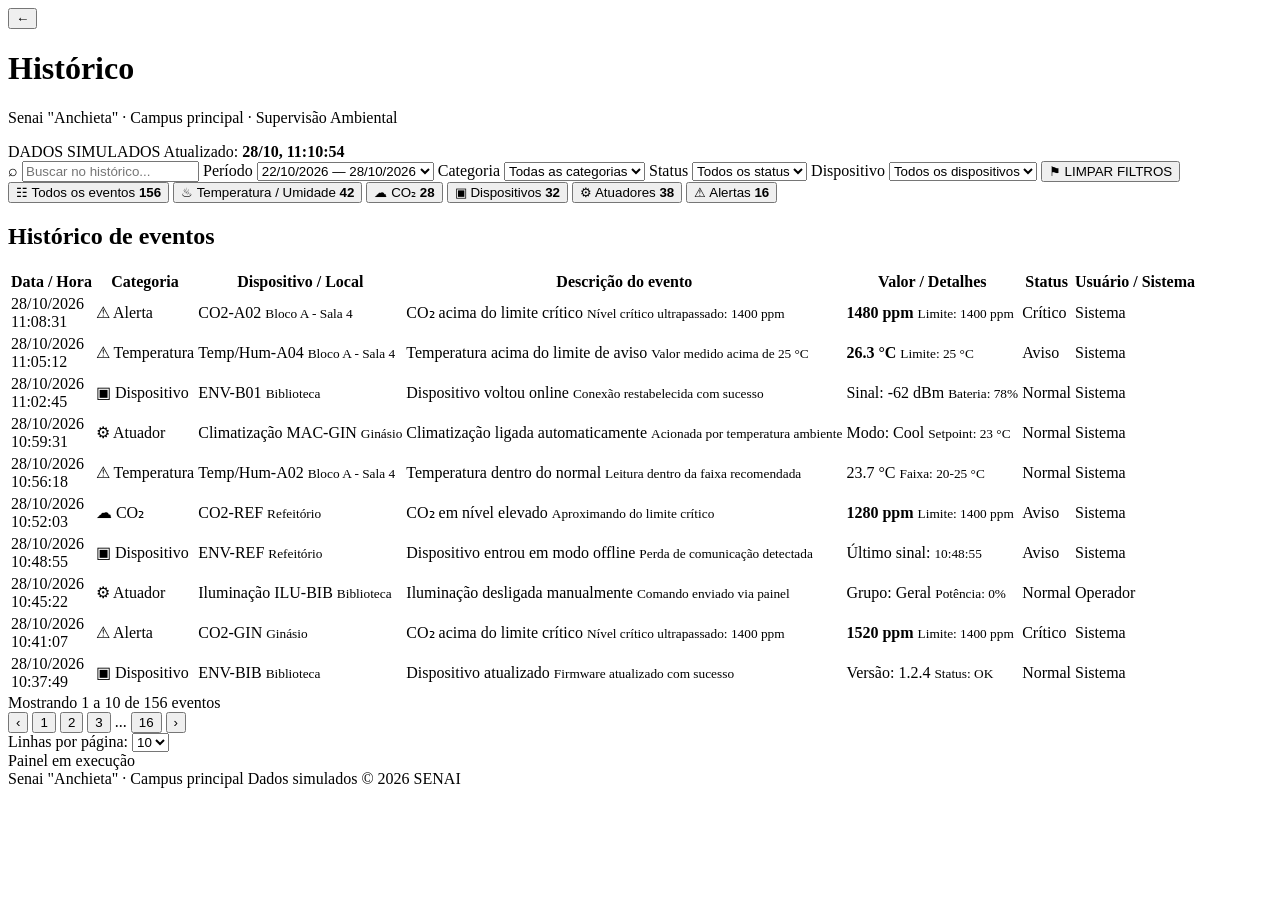
==== src/main/resources/public/historico.html @ 9d36d8b9 "Adiçao da Historico em html e atualizaçoes do index" ====
<!DOCTYPE html>
<html lang="pt-BR">
<head>
    <meta charset="UTF-8">
    <meta name="viewport" content="width=device-width, initial-scale=1.0">
    <title>Histórico | Atmosfera 4.0</title>
    <link rel="stylesheet" href="CSS/historico.css">
</head>

<body>

    <!-- CABEÇALHO -->
    <header class="barra_superior">
        <div class="cabecalho_titulo">
            <button class="botao_voltar" onclick="window.location.href='index.html'">
                ←
            </button>

            <div>
                <h1>Histórico</h1>
                <p class="subtitulo">
                    Senai "Anchieta" · Campus principal · Supervisão Ambiental
                </p>
            </div>
        </div>

        <div class="metadados_superiores">
            <span class="dados_simulados">DADOS SIMULADOS</span>
            <span>Atualizado: <strong>28/10, 11:10:54</strong></span>
        </div>
    </header>

    <!-- CONTEÚDO PRINCIPAL -->
    <main class="pagina">
        <section class="painel">

            <!-- FILTROS -->
            <div class="filtros">
                <label class="campo_busca">
                    <span class="icone_busca">⌕</span>
                    <input
                        id="campoBusca"
                        type="search"
                        placeholder="Buscar no histórico..."
                    >
                </label>

                <label class="campo_filtro">
                    Período
                    <select>
                        <option>22/10/2026 — 28/10/2026</option>
                        <option>Últimas 24 horas</option>
                        <option>Últimos 7 dias</option>
                        <option>Últimos 30 dias</option>
                    </select>
                </label>

                <label class="campo_filtro">
                    Categoria
                    <select id="filtroCategoria">
                        <option value="">Todas as categorias</option>
                        <option>Alerta</option>
                        <option>Temperatura</option>
                        <option>Dispositivo</option>
                        <option>Atuador</option>
                        <option>CO₂</option>
                    </select>
                </label>

                <label class="campo_filtro">
                    Status
                    <select id="filtroStatus">
                        <option value="">Todos os status</option>
                        <option>Crítico</option>
                        <option>Aviso</option>
                        <option>Normal</option>
                    </select>
                </label>

                <label class="campo_filtro">
                    Dispositivo
                    <select>
                        <option>Todos os dispositivos</option>
                        <option>Bloco A - Sala 4</option>
                        <option>Biblioteca</option>
                        <option>Ginásio</option>
                        <option>Refeitório</option>
                    </select>
                </label>

                <button class="botao_limpar" id="limparFiltros">
                    ⚑ LIMPAR FILTROS
                </button>
            </div>

            <!-- CARDS DE INDICADORES -->
            <div class="grade_resumo">

                <button class="cartao_resumo ativo" data-category="">
                    <span class="icone_resumo ciano">☷</span>
                    <span class="texto_resumo">
                        <span>Todos os eventos</span>
                        <strong>156</strong>
                    </span>
                </button>

                <button class="cartao_resumo" data-category="Temperatura">
                    <span class="icone_resumo laranja">♨</span>
                    <span class="texto_resumo">
                        <span>Temperatura / Umidade</span>
                        <strong>42</strong>
                    </span>
                </button>

                <button class="cartao_resumo" data-category="CO₂">
                    <span class="icone_resumo ciano">☁</span>
                    <span class="texto_resumo">
                        <span>CO₂</span>
                        <strong>28</strong>
                    </span>
                </button>

                <button class="cartao_resumo" data-category="Dispositivo">
                    <span class="icone_resumo azul">▣</span>
                    <span class="texto_resumo">
                        <span>Dispositivos</span>
                        <strong>32</strong>
                    </span>
                </button>

                <button class="cartao_resumo" data-category="Atuador">
                    <span class="icone_resumo roxo">⚙</span>
                    <span class="texto_resumo">
                        <span>Atuadores</span>
                        <strong>38</strong>
                    </span>
                </button>

                <button class="cartao_resumo" data-category="Alerta">
                    <span class="icone_resumo vermelho">⚠</span>
                    <span class="texto_resumo">
                        <span>Alertas</span>
                        <strong>16</strong>
                    </span>
                </button>

            </div>

            <!-- TABELA DE HISTÓRICO -->
            <section class="cartao_historico">
                <h2>Histórico de eventos</h2>

                <div class="area_tabela">
                    <table>
                        <thead>
                            <tr>
                                <th>Data / Hora</th>
                                <th>Categoria</th>
                                <th>Dispositivo / Local</th>
                                <th>Descrição do evento</th>
                                <th>Valor / Detalhes</th>
                                <th>Status</th>
                                <th>Usuário / Sistema</th>
                            </tr>
                        </thead>

                        <tbody id="linhasEventos">

                            <tr data-category="Alerta" data-status="Crítico">
                                <td>28/10/2026<br>11:08:31</td>
                                <td>
                                    <span class="icone_tipo vermelho">⚠</span>
                                    Alerta
                                </td>
                                <td>
                                    CO2-A02
                                    <small>Bloco A - Sala 4</small>
                                </td>
                                <td>
                                    CO₂ acima do limite crítico
                                    <small>Nível crítico ultrapassado: 1400 ppm</small>
                                </td>
                                <td>
                                    <b class="texto_vermelho">1480 ppm</b>
                                    <small>Limite: 1400 ppm</small>
                                </td>
                                <td>
                                    <span class="status_evento critico">Crítico</span>
                                </td>
                                <td>Sistema</td>
                            </tr>

                            <tr data-category="Temperatura" data-status="Aviso">
                                <td>28/10/2026<br>11:05:12</td>
                                <td>
                                    <span class="icone_tipo laranja">⚠</span>
                                    Temperatura
                                </td>
                                <td>
                                    Temp/Hum-A04
                                    <small>Bloco A - Sala 4</small>
                                </td>
                                <td>
                                    Temperatura acima do limite de aviso
                                    <small>Valor medido acima de 25 °C</small>
                                </td>
                                <td>
                                    <b class="texto_laranja">26.3 °C</b>
                                    <small>Limite: 25 °C</small>
                                </td>
                                <td>
                                    <span class="status_evento aviso">Aviso</span>
                                </td>
                                <td>Sistema</td>
                            </tr>

                            <tr data-category="Dispositivo" data-status="Normal">
                                <td>28/10/2026<br>11:02:45</td>
                                <td>
                                    <span class="icone_tipo azul">▣</span>
                                    Dispositivo
                                </td>
                                <td>
                                    ENV-B01
                                    <small>Biblioteca</small>
                                </td>
                                <td>
                                    Dispositivo voltou online
                                    <small>Conexão restabelecida com sucesso</small>
                                </td>
                                <td>
                                    Sinal: -62 dBm
                                    <small>Bateria: 78%</small>
                                </td>
                                <td>
                                    <span class="status_evento normal">Normal</span>
                                </td>
                                <td>Sistema</td>
                            </tr>

                            <tr data-category="Atuador" data-status="Normal">
                                <td>28/10/2026<br>10:59:31</td>
                                <td>
                                    <span class="icone_tipo roxo">⚙</span>
                                    Atuador
                                </td>
                                <td>
                                    Climatização MAC-GIN
                                    <small>Ginásio</small>
                                </td>
                                <td>
                                    Climatização ligada automaticamente
                                    <small>Acionada por temperatura ambiente</small>
                                </td>
                                <td>
                                    Modo: Cool
                                    <small>Setpoint: 23 °C</small>
                                </td>
                                <td>
                                    <span class="status_evento normal">Normal</span>
                                </td>
                                <td>Sistema</td>
                            </tr>

                            <tr data-category="Temperatura" data-status="Normal">
                                <td>28/10/2026<br>10:56:18</td>
                                <td>
                                    <span class="icone_tipo laranja">⚠</span>
                                    Temperatura
                                </td>
                                <td>
                                    Temp/Hum-A02
                                    <small>Bloco A - Sala 4</small>
                                </td>
                                <td>
                                    Temperatura dentro do normal
                                    <small>Leitura dentro da faixa recomendada</small>
                                </td>
                                <td>
                                    23.7 °C
                                    <small>Faixa: 20-25 °C</small>
                                </td>
                                <td>
                                    <span class="status_evento normal">Normal</span>
                                </td>
                                <td>Sistema</td>
                            </tr>

                            <tr data-category="CO₂" data-status="Aviso">
                                <td>28/10/2026<br>10:52:03</td>
                                <td>
                                    <span class="icone_tipo ciano">☁</span>
                                    CO₂
                                </td>
                                <td>
                                    CO2-REF
                                    <small>Refeitório</small>
                                </td>
                                <td>
                                    CO₂ em nível elevado
                                    <small>Aproximando do limite crítico</small>
                                </td>
                                <td>
                                    <b class="texto_laranja">1280 ppm</b>
                                    <small>Limite: 1400 ppm</small>
                                </td>
                                <td>
                                    <span class="status_evento aviso">Aviso</span>
                                </td>
                                <td>Sistema</td>
                            </tr>

                            <tr data-category="Dispositivo" data-status="Aviso">
                                <td>28/10/2026<br>10:48:55</td>
                                <td>
                                    <span class="icone_tipo azul">▣</span>
                                    Dispositivo
                                </td>
                                <td>
                                    ENV-REF
                                    <small>Refeitório</small>
                                </td>
                                <td>
                                    Dispositivo entrou em modo offline
                                    <small>Perda de comunicação detectada</small>
                                </td>
                                <td>
                                    Último sinal:
                                    <small>10:48:55</small>
                                </td>
                                <td>
                                    <span class="status_evento aviso">Aviso</span>
                                </td>
                                <td>Sistema</td>
                            </tr>

                            <tr data-category="Atuador" data-status="Normal">
                                <td>28/10/2026<br>10:45:22</td>
                                <td>
                                    <span class="icone_tipo roxo">⚙</span>
                                    Atuador
                                </td>
                                <td>
                                    Iluminação ILU-BIB
                                    <small>Biblioteca</small>
                                </td>
                                <td>
                                    Iluminação desligada manualmente
                                    <small>Comando enviado via painel</small>
                                </td>
                                <td>
                                    Grupo: Geral
                                    <small>Potência: 0%</small>
                                </td>
                                <td>
                                    <span class="status_evento normal">Normal</span>
                                </td>
                                <td>Operador</td>
                            </tr>

                            <tr data-category="Alerta" data-status="Crítico">
                                <td>28/10/2026<br>10:41:07</td>
                                <td>
                                    <span class="icone_tipo vermelho">⚠</span>
                                    Alerta
                                </td>
                                <td>
                                    CO2-GIN
                                    <small>Ginásio</small>
                                </td>
                                <td>
                                    CO₂ acima do limite crítico
                                    <small>Nível crítico ultrapassado: 1400 ppm</small>
                                </td>
                                <td>
                                    <b class="texto_vermelho">1520 ppm</b>
                                    <small>Limite: 1400 ppm</small>
                                </td>
                                <td>
                                    <span class="status_evento critico">Crítico</span>
                                </td>
                                <td>Sistema</td>
                            </tr>

                            <tr data-category="Dispositivo" data-status="Normal">
                                <td>28/10/2026<br>10:37:49</td>
                                <td>
                                    <span class="icone_tipo azul">▣</span>
                                    Dispositivo
                                </td>
                                <td>
                                    ENV-BIB
                                    <small>Biblioteca</small>
                                </td>
                                <td>
                                    Dispositivo atualizado
                                    <small>Firmware atualizado com sucesso</small>
                                </td>
                                <td>
                                    Versão: 1.2.4
                                    <small>Status: OK</small>
                                </td>
                                <td>
                                    <span class="status_evento normal">Normal</span>
                                </td>
                                <td>Sistema</td>
                            </tr>

                        </tbody>
                    </table>
                </div>

                <!-- PAGINAÇÃO -->
                <div class="rodape_tabela">
                    <span id="quantidadeResultados">
                        Mostrando 1 a 10 de 156 eventos
                    </span>

                    <nav class="paginacao">
                        <button aria-label="Página anterior">‹</button>
                        <button class="pagina_atual">1</button>
                        <button>2</button>
                        <button>3</button>
                        <span>...</span>
                        <button>16</button>
                        <button aria-label="Próxima página">›</button>
                    </nav>

                    <label class="tamanho_pagina">
                        Linhas por página:
                        <select>
                            <option>10</option>
                            <option>25</option>
                            <option>50</option>
                        </select>
                    </label>
                </div>
            </section>

            <!-- RODAPÉ -->
            <footer class="barra_inferior">
                <span class="em_execucao">
                    <i></i>
                    Painel em execução
                </span>

                <div>
                    <span>Senai "Anchieta" · Campus principal</span>
                    <b></b>
                    <span>Dados simulados</span>
                    <b></b>
                    <span>© 2026 SENAI</span>
                </div>
            </footer>

        </section>
    </main>

</body>
</html>
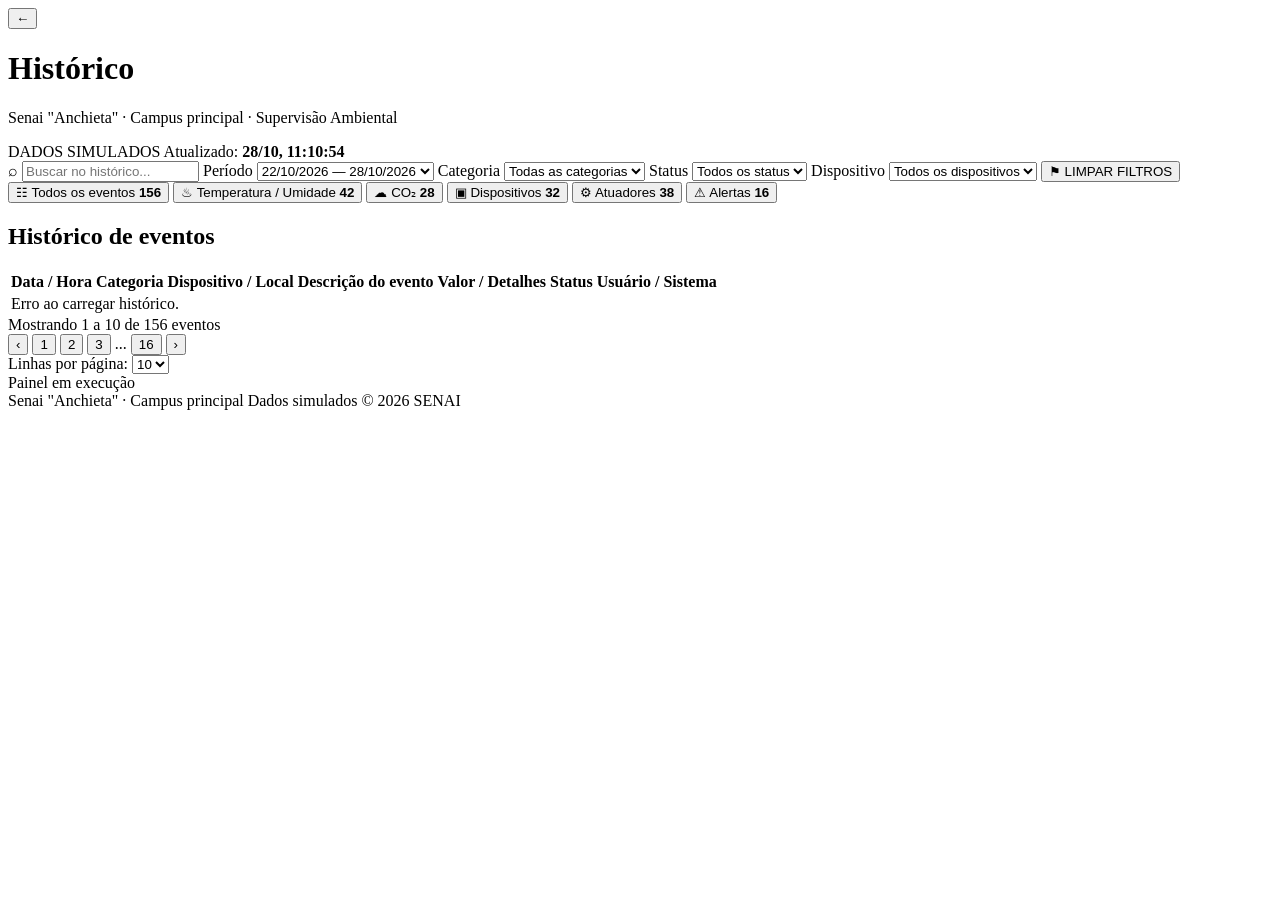
==== commit 56af33d7: "Integração do historico com banco" ====
--- a/src/main/resources/public/historico.html
+++ b/src/main/resources/public/historico.html
@@ -166,245 +166,9 @@
 
                         <tbody id="linhasEventos">
 
-                            <tr data-category="Alerta" data-status="Crítico">
-                                <td>28/10/2026<br>11:08:31</td>
-                                <td>
-                                    <span class="icone_tipo vermelho">⚠</span>
-                                    Alerta
-                                </td>
-                                <td>
-                                    CO2-A02
-                                    <small>Bloco A - Sala 4</small>
-                                </td>
-                                <td>
-                                    CO₂ acima do limite crítico
-                                    <small>Nível crítico ultrapassado: 1400 ppm</small>
-                                </td>
-                                <td>
-                                    <b class="texto_vermelho">1480 ppm</b>
-                                    <small>Limite: 1400 ppm</small>
-                                </td>
-                                <td>
-                                    <span class="status_evento critico">Crítico</span>
-                                </td>
-                                <td>Sistema</td>
-                            </tr>
-
-                            <tr data-category="Temperatura" data-status="Aviso">
-                                <td>28/10/2026<br>11:05:12</td>
-                                <td>
-                                    <span class="icone_tipo laranja">⚠</span>
-                                    Temperatura
-                                </td>
-                                <td>
-                                    Temp/Hum-A04
-                                    <small>Bloco A - Sala 4</small>
-                                </td>
-                                <td>
-                                    Temperatura acima do limite de aviso
-                                    <small>Valor medido acima de 25 °C</small>
-                                </td>
-                                <td>
-                                    <b class="texto_laranja">26.3 °C</b>
-                                    <small>Limite: 25 °C</small>
-                                </td>
-                                <td>
-                                    <span class="status_evento aviso">Aviso</span>
-                                </td>
-                                <td>Sistema</td>
-                            </tr>
-
-                            <tr data-category="Dispositivo" data-status="Normal">
-                                <td>28/10/2026<br>11:02:45</td>
-                                <td>
-                                    <span class="icone_tipo azul">▣</span>
-                                    Dispositivo
-                                </td>
-                                <td>
-                                    ENV-B01
-                                    <small>Biblioteca</small>
-                                </td>
-                                <td>
-                                    Dispositivo voltou online
-                                    <small>Conexão restabelecida com sucesso</small>
-                                </td>
-                                <td>
-                                    Sinal: -62 dBm
-                                    <small>Bateria: 78%</small>
-                                </td>
-                                <td>
-                                    <span class="status_evento normal">Normal</span>
-                                </td>
-                                <td>Sistema</td>
-                            </tr>
-
-                            <tr data-category="Atuador" data-status="Normal">
-                                <td>28/10/2026<br>10:59:31</td>
-                                <td>
-                                    <span class="icone_tipo roxo">⚙</span>
-                                    Atuador
-                                </td>
-                                <td>
-                                    Climatização MAC-GIN
-                                    <small>Ginásio</small>
-                                </td>
-                                <td>
-                                    Climatização ligada automaticamente
-                                    <small>Acionada por temperatura ambiente</small>
-                                </td>
-                                <td>
-                                    Modo: Cool
-                                    <small>Setpoint: 23 °C</small>
-                                </td>
-                                <td>
-                                    <span class="status_evento normal">Normal</span>
-                                </td>
-                                <td>Sistema</td>
-                            </tr>
-
-                            <tr data-category="Temperatura" data-status="Normal">
-                                <td>28/10/2026<br>10:56:18</td>
-                                <td>
-                                    <span class="icone_tipo laranja">⚠</span>
-                                    Temperatura
-                                </td>
-                                <td>
-                                    Temp/Hum-A02
-                                    <small>Bloco A - Sala 4</small>
-                                </td>
-                                <td>
-                                    Temperatura dentro do normal
-                                    <small>Leitura dentro da faixa recomendada</small>
-                                </td>
-                                <td>
-                                    23.7 °C
-                                    <small>Faixa: 20-25 °C</small>
-                                </td>
-                                <td>
-                                    <span class="status_evento normal">Normal</span>
-                                </td>
-                                <td>Sistema</td>
-                            </tr>
-
-                            <tr data-category="CO₂" data-status="Aviso">
-                                <td>28/10/2026<br>10:52:03</td>
-                                <td>
-                                    <span class="icone_tipo ciano">☁</span>
-                                    CO₂
-                                </td>
-                                <td>
-                                    CO2-REF
-                                    <small>Refeitório</small>
-                                </td>
-                                <td>
-                                    CO₂ em nível elevado
-                                    <small>Aproximando do limite crítico</small>
-                                </td>
-                                <td>
-                                    <b class="texto_laranja">1280 ppm</b>
-                                    <small>Limite: 1400 ppm</small>
-                                </td>
-                                <td>
-                                    <span class="status_evento aviso">Aviso</span>
-                                </td>
-                                <td>Sistema</td>
-                            </tr>
-
-                            <tr data-category="Dispositivo" data-status="Aviso">
-                                <td>28/10/2026<br>10:48:55</td>
-                                <td>
-                                    <span class="icone_tipo azul">▣</span>
-                                    Dispositivo
-                                </td>
-                                <td>
-                                    ENV-REF
-                                    <small>Refeitório</small>
-                                </td>
-                                <td>
-                                    Dispositivo entrou em modo offline
-                                    <small>Perda de comunicação detectada</small>
-                                </td>
-                                <td>
-                                    Último sinal:
-                                    <small>10:48:55</small>
-                                </td>
-                                <td>
-                                    <span class="status_evento aviso">Aviso</span>
-                                </td>
-                                <td>Sistema</td>
-                            </tr>
-
-                            <tr data-category="Atuador" data-status="Normal">
-                                <td>28/10/2026<br>10:45:22</td>
-                                <td>
-                                    <span class="icone_tipo roxo">⚙</span>
-                                    Atuador
-                                </td>
-                                <td>
-                                    Iluminação ILU-BIB
-                                    <small>Biblioteca</small>
-                                </td>
-                                <td>
-                                    Iluminação desligada manualmente
-                                    <small>Comando enviado via painel</small>
-                                </td>
-                                <td>
-                                    Grupo: Geral
-                                    <small>Potência: 0%</small>
-                                </td>
-                                <td>
-                                    <span class="status_evento normal">Normal</span>
-                                </td>
-                                <td>Operador</td>
-                            </tr>
-
-                            <tr data-category="Alerta" data-status="Crítico">
-                                <td>28/10/2026<br>10:41:07</td>
-                                <td>
-                                    <span class="icone_tipo vermelho">⚠</span>
-                                    Alerta
-                                </td>
-                                <td>
-                                    CO2-GIN
-                                    <small>Ginásio</small>
-                                </td>
-                                <td>
-                                    CO₂ acima do limite crítico
-                                    <small>Nível crítico ultrapassado: 1400 ppm</small>
-                                </td>
-                                <td>
-                                    <b class="texto_vermelho">1520 ppm</b>
-                                    <small>Limite: 1400 ppm</small>
-                                </td>
-                                <td>
-                                    <span class="status_evento critico">Crítico</span>
-                                </td>
-                                <td>Sistema</td>
-                            </tr>
-
-                            <tr data-category="Dispositivo" data-status="Normal">
-                                <td>28/10/2026<br>10:37:49</td>
-                                <td>
-                                    <span class="icone_tipo azul">▣</span>
-                                    Dispositivo
-                                </td>
-                                <td>
-                                    ENV-BIB
-                                    <small>Biblioteca</small>
-                                </td>
-                                <td>
-                                    Dispositivo atualizado
-                                    <small>Firmware atualizado com sucesso</small>
-                                </td>
-                                <td>
-                                    Versão: 1.2.4
-                                    <small>Status: OK</small>
-                                </td>
-                                <td>
-                                    <span class="status_evento normal">Normal</span>
-                                </td>
-                                <td>Sistema</td>
-                            </tr>
+                        <tr>
+                            <td colspan="7">Carregando histórico...</td>
+                        </tr>
 
                         </tbody>
                     </table>
@@ -456,5 +220,6 @@
         </section>
     </main>
 
+    <script src="JS/historico.js"></script>
 </body>
 </html>
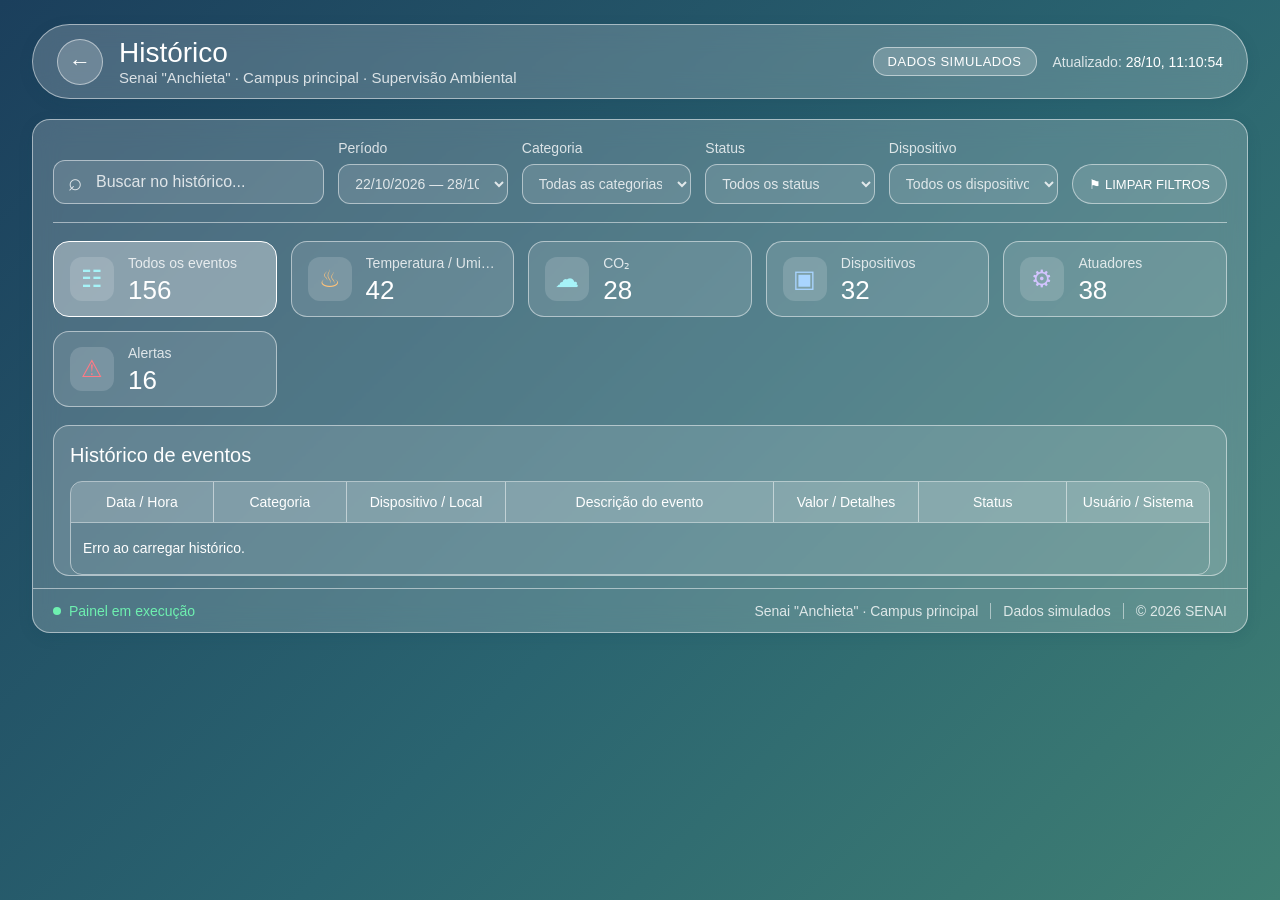
==== commit 39c03f01: "Atualizacao do front" ====
--- a/src/main/resources/public/historico.html
+++ b/src/main/resources/public/historico.html
@@ -173,32 +173,6 @@
                         </tbody>
                     </table>
                 </div>
-
-                <!-- PAGINAÇÃO -->
-                <div class="rodape_tabela">
-                    <span id="quantidadeResultados">
-                        Mostrando 1 a 10 de 156 eventos
-                    </span>
-
-                    <nav class="paginacao">
-                        <button aria-label="Página anterior">‹</button>
-                        <button class="pagina_atual">1</button>
-                        <button>2</button>
-                        <button>3</button>
-                        <span>...</span>
-                        <button>16</button>
-                        <button aria-label="Próxima página">›</button>
-                    </nav>
-
-                    <label class="tamanho_pagina">
-                        Linhas por página:
-                        <select>
-                            <option>10</option>
-                            <option>25</option>
-                            <option>50</option>
-                        </select>
-                    </label>
-                </div>
             </section>
 
             <!-- RODAPÉ -->
--- a/src/main/resources/public/CSS/historico.css
+++ b/src/main/resources/public/CSS/historico.css
@@ -0,0 +1,567 @@
+
+/* ---------- Variáveis ---------- */
+:root {
+    --fundo-card: rgba(255, 255, 255, 0.2);
+    --fundo-interno: rgba(255, 255, 255, 0.12);
+    --borda: rgba(255, 255, 255, 0.5);
+    --texto: #ffffff;
+    --texto-suave: rgba(255, 255, 255, 0.8);
+    --texto-escuro: #2f6f7a;
+
+    --normal: #6ef0b0;
+    --aviso: #ffd36b;
+    --critico: #ff7a85;
+
+    --raio: 18px;
+    --espaco: 20px;
+}
+
+/* ---------- Base ---------- */
+* {
+    box-sizing: border-box;
+}
+
+body {
+    margin: 0;
+    min-height: 100vh;
+    padding: 24px 32px;
+    font-family: "Segoe UI", Arial, sans-serif;
+    font-size: 16px;
+    color: var(--texto);
+    background: linear-gradient(135deg, #1b3f5c 0%, #2a6470 55%, #3f7f73 100%) fixed;
+}
+
+button,
+input,
+select {
+    font: inherit;
+    color: inherit;
+}
+
+button,
+select {
+    cursor: pointer;
+}
+
+h1,
+h2,
+p {
+    margin: 0;
+}
+
+/* ---------- Cabeçalho ---------- */
+.barra_superior,
+.painel {
+    background: var(--fundo-card);
+    border: 1px solid var(--borda);
+    box-shadow: 0 4px 14px rgba(20, 70, 90, 0.15);
+    backdrop-filter: blur(12px);
+}
+
+.barra_superior {
+    display: flex;
+    justify-content: space-between;
+    align-items: center;
+    flex-wrap: wrap;
+    gap: 12px;
+    margin-bottom: var(--espaco);
+    padding: 12px 24px;
+    border-radius: 40px;
+}
+
+.cabecalho_titulo,
+.metadados_superiores {
+    display: flex;
+    align-items: center;
+    gap: 16px;
+}
+
+.botao_voltar {
+    width: 46px;
+    height: 46px;
+    font-size: 22px;
+    background: var(--fundo-card);
+    border: 1px solid var(--borda);
+    border-radius: 50%;
+}
+
+.barra_superior h1 {
+    font-size: 28px;
+    font-weight: 400;
+}
+
+.subtitulo {
+    font-size: 15px;
+    color: var(--texto-suave);
+}
+
+.metadados_superiores {
+    font-size: 14px;
+    color: var(--texto-suave);
+}
+
+.metadados_superiores strong {
+    font-weight: 500;
+    color: var(--texto);
+}
+
+.dados_simulados {
+    padding: 6px 14px;
+    font-size: 13px;
+    letter-spacing: 0.5px;
+    color: var(--texto);
+    background: var(--fundo-card);
+    border: 1px solid var(--borda);
+    border-radius: 14px;
+}
+
+/* ---------- Painel principal ---------- */
+.painel {
+    padding: var(--espaco) var(--espaco) 0;
+    border-radius: var(--raio);
+}
+
+/* ---------- Filtros ---------- */
+.filtros {
+    display: grid;
+    grid-template-columns:
+        minmax(190px, 1.6fr)
+        repeat(4, minmax(135px, 1fr))
+        auto;
+    align-items: end;
+    gap: 14px;
+    padding-bottom: 18px;
+    border-bottom: 1px solid var(--borda);
+}
+
+.campo_busca {
+    height: 44px;
+    display: flex;
+    align-items: center;
+    gap: 12px;
+    min-width: 0;
+    padding: 0 14px;
+    background: var(--fundo-interno);
+    border: 1px solid var(--borda);
+    border-radius: 12px;
+}
+
+.icone_busca {
+    font-size: 24px;
+    color: var(--texto-suave);
+}
+
+.campo_busca input {
+    width: 100%;
+    min-width: 0;
+    background: transparent;
+    border: 0;
+    outline: 0;
+}
+
+input::placeholder {
+    color: var(--texto-suave);
+}
+
+.campo_filtro {
+    display: flex;
+    flex-direction: column;
+    gap: 8px;
+    font-size: 14px;
+    color: var(--texto-suave);
+    white-space: nowrap;
+}
+
+select {
+    width: 100%;
+    min-width: 0;
+    height: 40px;
+    padding: 0 12px;
+    background: var(--fundo-interno);
+    border: 1px solid var(--borda);
+    border-radius: 12px;
+    outline: none;
+}
+
+select:focus,
+.campo_busca:focus-within {
+    border-color: #fff;
+}
+
+/* Lista aberta do select: fundo escuro para o texto aparecer */
+select option {
+    color: var(--texto);
+    background: #2a6470;
+}
+
+.botao_limpar {
+    height: 40px;
+    padding: 0 16px;
+    font-size: 13px;
+    white-space: nowrap;
+    background: var(--fundo-interno);
+    border: 1px solid var(--borda);
+    border-radius: 20px;
+}
+
+.botao_limpar:hover {
+    background: rgba(255, 255, 255, 0.25);
+}
+
+/* ---------- Cards de indicadores ---------- */
+.grade_resumo {
+    display: grid;
+    grid-template-columns: repeat(5, minmax(0, 1fr));
+    gap: 14px;
+    padding: 18px 0;
+}
+
+.cartao_resumo {
+    display: flex;
+    align-items: center;
+    gap: 14px;
+    min-width: 0;
+    min-height: 76px;
+    padding: 12px 16px;
+    text-align: left;
+    background: var(--fundo-interno);
+    border: 1px solid var(--borda);
+    border-radius: 16px;
+}
+
+.cartao_resumo:hover {
+    background: rgba(255, 255, 255, 0.2);
+}
+
+/* Card selecionado fica com o vidro mais claro */
+.cartao_resumo.ativo {
+    background: rgba(255, 255, 255, 0.35);
+    border-color: #fff;
+}
+
+.icone_resumo {
+    width: 44px;
+    height: 44px;
+    flex: 0 0 44px;
+    display: grid;
+    place-items: center;
+    font-size: 24px;
+    background: rgba(255, 255, 255, 0.15);
+    border-radius: 12px;
+}
+
+.ciano {
+    color: #a6f3f8;
+}
+
+.azul {
+    color: #a9d5ff;
+}
+
+.laranja {
+    color: #ffc27a;
+}
+
+.vermelho {
+    color: var(--critico);
+}
+
+.roxo {
+    color: #d3c4ff;
+}
+
+.texto_resumo {
+    min-width: 0;
+    display: flex;
+    flex-direction: column;
+    gap: 6px;
+}
+
+.texto_resumo > span {
+    font-size: 14px;
+    color: var(--texto-suave);
+    white-space: nowrap;
+    overflow: hidden;
+    text-overflow: ellipsis;
+}
+
+.texto_resumo strong {
+    font-size: 26px;
+    font-weight: 500;
+    line-height: 1;
+}
+
+/* ---------- Tabela de histórico ---------- */
+.cartao_historico {
+    padding: 18px 16px 0;
+    background: var(--fundo-interno);
+    border: 1px solid var(--borda);
+    border-radius: 16px;
+}
+
+.cartao_historico h2 {
+    margin-bottom: 14px;
+    font-size: 20px;
+    font-weight: 400;
+}
+
+.area_tabela {
+    overflow-x: auto;
+    border: 1px solid var(--borda);
+    border-radius: 12px;
+}
+
+table {
+    width: 100%;
+    min-width: 1050px;
+    border-collapse: collapse;
+    table-layout: fixed;
+    font-size: 14px;
+}
+
+thead {
+    background: rgba(255, 255, 255, 0.18);
+}
+
+th {
+    height: 40px;
+    padding: 8px 12px;
+    font-weight: 500;
+    text-align: center;
+    white-space: nowrap;
+    border-right: 1px solid var(--borda);
+}
+
+th:nth-child(1) { width: 12.5%; }
+th:nth-child(2) { width: 11.7%; }
+th:nth-child(3) { width: 14%; }
+th:nth-child(4) { width: 23.5%; }
+th:nth-child(5) { width: 12.8%; }
+th:nth-child(6) { width: 13%; }
+th:nth-child(7) { width: 12.5%; }
+
+td {
+    height: 52px;
+    padding: 7px 12px;
+    line-height: 1.45;
+    vertical-align: middle;
+    border-top: 1px solid var(--borda);
+    border-right: 1px solid var(--borda);
+}
+
+td:last-child,
+th:last-child {
+    border-right: 0;
+}
+
+tbody tr:nth-child(even) {
+    background: rgba(255, 255, 255, 0.06);
+}
+
+tbody tr:hover {
+    background: rgba(255, 255, 255, 0.12);
+}
+
+td small {
+    display: block;
+    font-size: 12px;
+    color: var(--texto-suave);
+}
+
+.icone_tipo {
+    display: inline-grid;
+    width: 20px;
+    margin-right: 5px;
+    font-size: 17px;
+    vertical-align: middle;
+}
+
+.status_evento {
+    display: inline-block;
+    min-width: 76px;
+    padding: 5px 12px;
+    font-size: 13px;
+    font-weight: 600;
+    text-align: center;
+    border: 1px solid;
+    border-radius: 12px;
+}
+
+.status_evento.critico {
+    color: var(--critico);
+}
+
+.status_evento.aviso {
+    color: var(--aviso);
+}
+
+.status_evento.normal {
+    color: var(--normal);
+}
+
+.texto_vermelho {
+    color: var(--critico);
+    font-weight: 500;
+}
+
+.texto_laranja {
+    color: var(--aviso);
+    font-weight: 500;
+}
+
+/* ---------- Paginação ---------- */
+.rodape_tabela {
+    min-height: 62px;
+    display: grid;
+    grid-template-columns: 1fr auto 1fr;
+    align-items: center;
+    gap: 14px;
+    font-size: 14px;
+    color: var(--texto-suave);
+}
+
+.paginacao {
+    display: flex;
+    align-items: center;
+    gap: 4px;
+}
+
+.paginacao button {
+    min-width: 40px;
+    height: 36px;
+    background: var(--fundo-interno);
+    border: 1px solid var(--borda);
+    border-radius: 10px;
+}
+
+.paginacao button:hover {
+    background: rgba(255, 255, 255, 0.25);
+}
+
+.paginacao button.pagina_atual {
+    color: var(--texto-escuro);
+    background: #fff;
+    border-color: #fff;
+}
+
+.paginacao span {
+    padding: 0 8px;
+}
+
+.tamanho_pagina {
+    justify-self: end;
+    display: flex;
+    align-items: center;
+    gap: 10px;
+    white-space: nowrap;
+}
+
+.tamanho_pagina select {
+    width: 76px;
+    height: 36px;
+}
+
+/* ---------- Rodapé ---------- */
+.barra_inferior {
+    min-height: 44px;
+    margin: 12px calc(var(--espaco) * -1) 0;
+    padding: 0 var(--espaco);
+    display: flex;
+    align-items: center;
+    justify-content: space-between;
+    gap: 16px;
+    font-size: 14px;
+    color: var(--texto-suave);
+    border-top: 1px solid var(--borda);
+}
+
+.barra_inferior > div {
+    display: flex;
+    align-items: center;
+    gap: 12px;
+}
+
+.barra_inferior b {
+    width: 1px;
+    height: 16px;
+    background: var(--borda);
+}
+
+.em_execucao {
+    display: flex;
+    align-items: center;
+    gap: 8px;
+    white-space: nowrap;
+    color: var(--normal);
+}
+
+.em_execucao i {
+    width: 8px;
+    height: 8px;
+    background: var(--normal);
+    border-radius: 50%;
+}
+
+/* ---------- Tablet ---------- */
+@media (max-width: 1000px) {
+    body {
+        padding: 16px;
+    }
+
+    .filtros {
+        grid-template-columns: repeat(2, 1fr);
+    }
+
+    .campo_busca {
+        grid-column: 1 / -1;
+    }
+
+    .grade_resumo {
+        grid-template-columns: repeat(3, minmax(0, 1fr));
+    }
+
+    .rodape_tabela {
+        grid-template-columns: 1fr;
+        justify-items: start;
+        padding: 12px 0;
+    }
+
+    .tamanho_pagina {
+        justify-self: start;
+    }
+}
+
+/* ---------- Celular ---------- */
+@media (max-width: 600px) {
+    body {
+        padding: 12px;
+        font-size: 15px;
+    }
+
+    .barra_superior {
+        border-radius: var(--raio);
+    }
+
+    .barra_superior h1 {
+        font-size: 22px;
+    }
+
+    .filtros {
+        grid-template-columns: 1fr;
+    }
+
+    .grade_resumo {
+        grid-template-columns: repeat(2, minmax(0, 1fr));
+    }
+
+    .barra_inferior {
+        flex-direction: column;
+        align-items: flex-start;
+        padding-top: 10px;
+        padding-bottom: 10px;
+    }
+
+    .barra_inferior > div {
+        flex-wrap: wrap;
+    }
+}
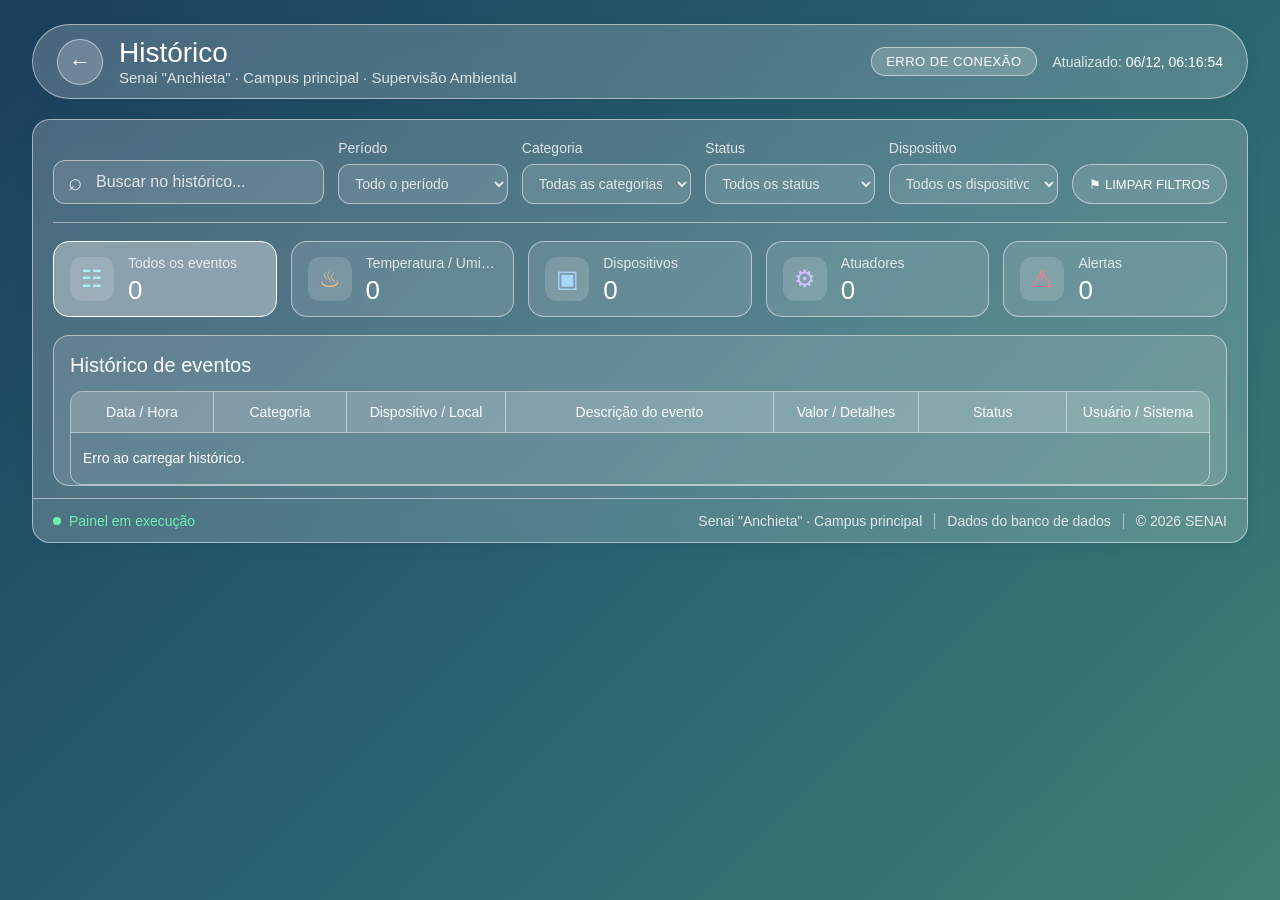
==== commit 3fcbc6f8: "Intergrando Grafio e historico" ====
--- a/src/main/resources/public/historico.html
+++ b/src/main/resources/public/historico.html
@@ -25,8 +25,13 @@
         </div>
 
         <div class="metadados_superiores">
-            <span class="dados_simulados">DADOS SIMULADOS</span>
-            <span>Atualizado: <strong>28/10, 11:10:54</strong></span>
+            <span class="dados_simulados" id="statusDadosHistorico">
+    CONECTANDO...
+</span>
+            <span>
+    Atualizado:
+    <strong id="dataAtualizacaoHistorico">--/--, --:--:--</strong>
+</span>
         </div>
     </header>
 
@@ -47,11 +52,11 @@
 
                 <label class="campo_filtro">
                     Período
-                    <select>
-                        <option>22/10/2026 — 28/10/2026</option>
-                        <option>Últimas 24 horas</option>
-                        <option>Últimos 7 dias</option>
-                        <option>Últimos 30 dias</option>
+                    <select id="filtroPeriodo">
+                        <option value="">Todo o período</option>
+                        <option value="24h">Últimas 24 horas</option>
+                        <option value="7d">Últimos 7 dias</option>
+                        <option value="30d">Últimos 30 dias</option>
                     </select>
                 </label>
 
@@ -59,11 +64,10 @@
                     Categoria
                     <select id="filtroCategoria">
                         <option value="">Todas as categorias</option>
-                        <option>Alerta</option>
-                        <option>Temperatura</option>
-                        <option>Dispositivo</option>
-                        <option>Atuador</option>
-                        <option>CO₂</option>
+                        <option value="Temperatura">Temperatura / Umidade</option>
+                        <option value="Dispositivo">Dispositivo</option>
+                        <option value="Atuador">Atuador</option>
+                        <option value="Alerta">Alerta</option>
                     </select>
                 </label>
 
@@ -71,20 +75,17 @@
                     Status
                     <select id="filtroStatus">
                         <option value="">Todos os status</option>
-                        <option>Crítico</option>
-                        <option>Aviso</option>
-                        <option>Normal</option>
+                        <option value="Crítico">Crítico</option>
+                        <option value="Aviso">Aviso</option>
+                        <option value="Normal">Normal</option>
+                        <option value="Offline">Offline</option>
                     </select>
                 </label>
 
                 <label class="campo_filtro">
                     Dispositivo
-                    <select>
-                        <option>Todos os dispositivos</option>
-                        <option>Bloco A - Sala 4</option>
-                        <option>Biblioteca</option>
-                        <option>Ginásio</option>
-                        <option>Refeitório</option>
+                    <select id="filtroDispositivo">
+                        <option value="">Todos os dispositivos</option>
                     </select>
                 </label>
 
@@ -100,7 +101,7 @@
                     <span class="icone_resumo ciano">☷</span>
                     <span class="texto_resumo">
                         <span>Todos os eventos</span>
-                        <strong>156</strong>
+                        <strong id="totalEventos">0</strong>
                     </span>
                 </button>
 
@@ -108,23 +109,16 @@
                     <span class="icone_resumo laranja">♨</span>
                     <span class="texto_resumo">
                         <span>Temperatura / Umidade</span>
-                        <strong>42</strong>
+                        <strong id="totalMedicoes">0</strong>
                     </span>
                 </button>
 
-                <button class="cartao_resumo" data-category="CO₂">
-                    <span class="icone_resumo ciano">☁</span>
-                    <span class="texto_resumo">
-                        <span>CO₂</span>
-                        <strong>28</strong>
-                    </span>
-                </button>
 
                 <button class="cartao_resumo" data-category="Dispositivo">
                     <span class="icone_resumo azul">▣</span>
                     <span class="texto_resumo">
                         <span>Dispositivos</span>
-                        <strong>32</strong>
+                        <strong id="totalDispositivos">0</strong>
                     </span>
                 </button>
 
@@ -132,7 +126,7 @@
                     <span class="icone_resumo roxo">⚙</span>
                     <span class="texto_resumo">
                         <span>Atuadores</span>
-                        <strong>38</strong>
+                        <strong id="totalAtuadores">0</strong>
                     </span>
                 </button>
 
@@ -140,7 +134,7 @@
                     <span class="icone_resumo vermelho">⚠</span>
                     <span class="texto_resumo">
                         <span>Alertas</span>
-                        <strong>16</strong>
+                        <strong id="totalAlertas">0</strong>
                     </span>
                 </button>
 
@@ -185,7 +179,7 @@
                 <div>
                     <span>Senai "Anchieta" · Campus principal</span>
                     <b></b>
-                    <span>Dados simulados</span>
+                    <span>Dados do banco de dados</span>
                     <b></b>
                     <span>© 2026 SENAI</span>
                 </div>
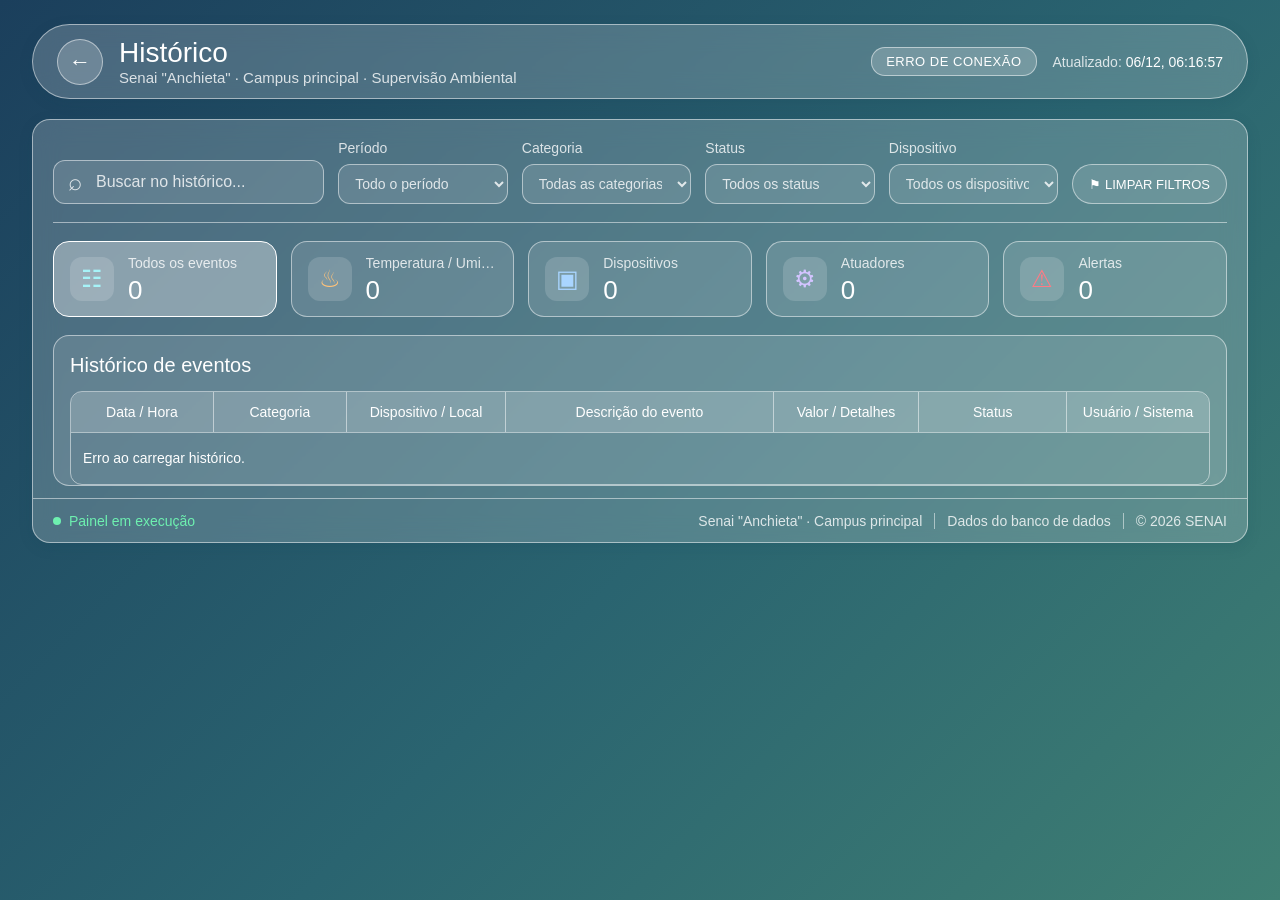
==== commit 291149ae: "Arrumando historico" ====
--- a/src/main/resources/public/historico.html
+++ b/src/main/resources/public/historico.html
@@ -65,8 +65,8 @@
                     <select id="filtroCategoria">
                         <option value="">Todas as categorias</option>
                         <option value="Temperatura">Temperatura / Umidade</option>
+                        <option value="Atuador">Atuador</option>
                         <option value="Dispositivo">Dispositivo</option>
-                        <option value="Atuador">Atuador</option>
                         <option value="Alerta">Alerta</option>
                     </select>
                 </label>
